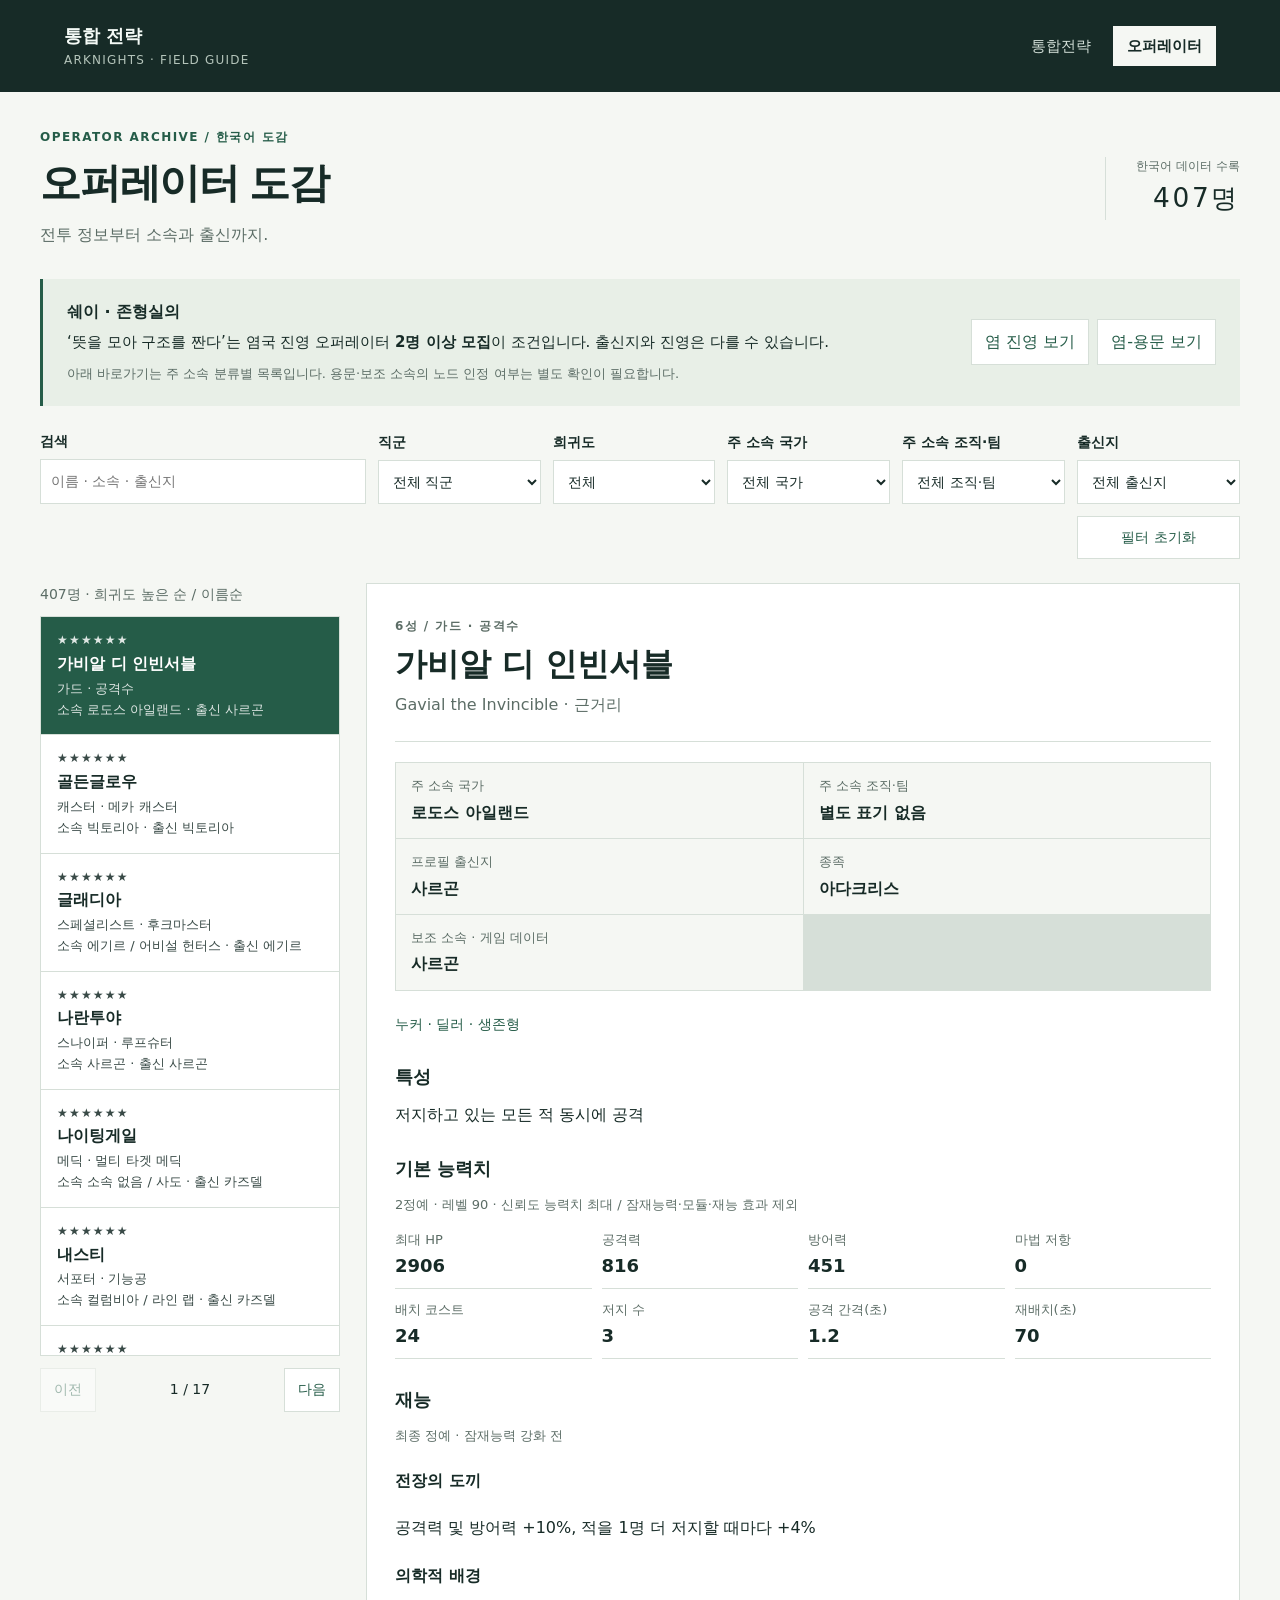
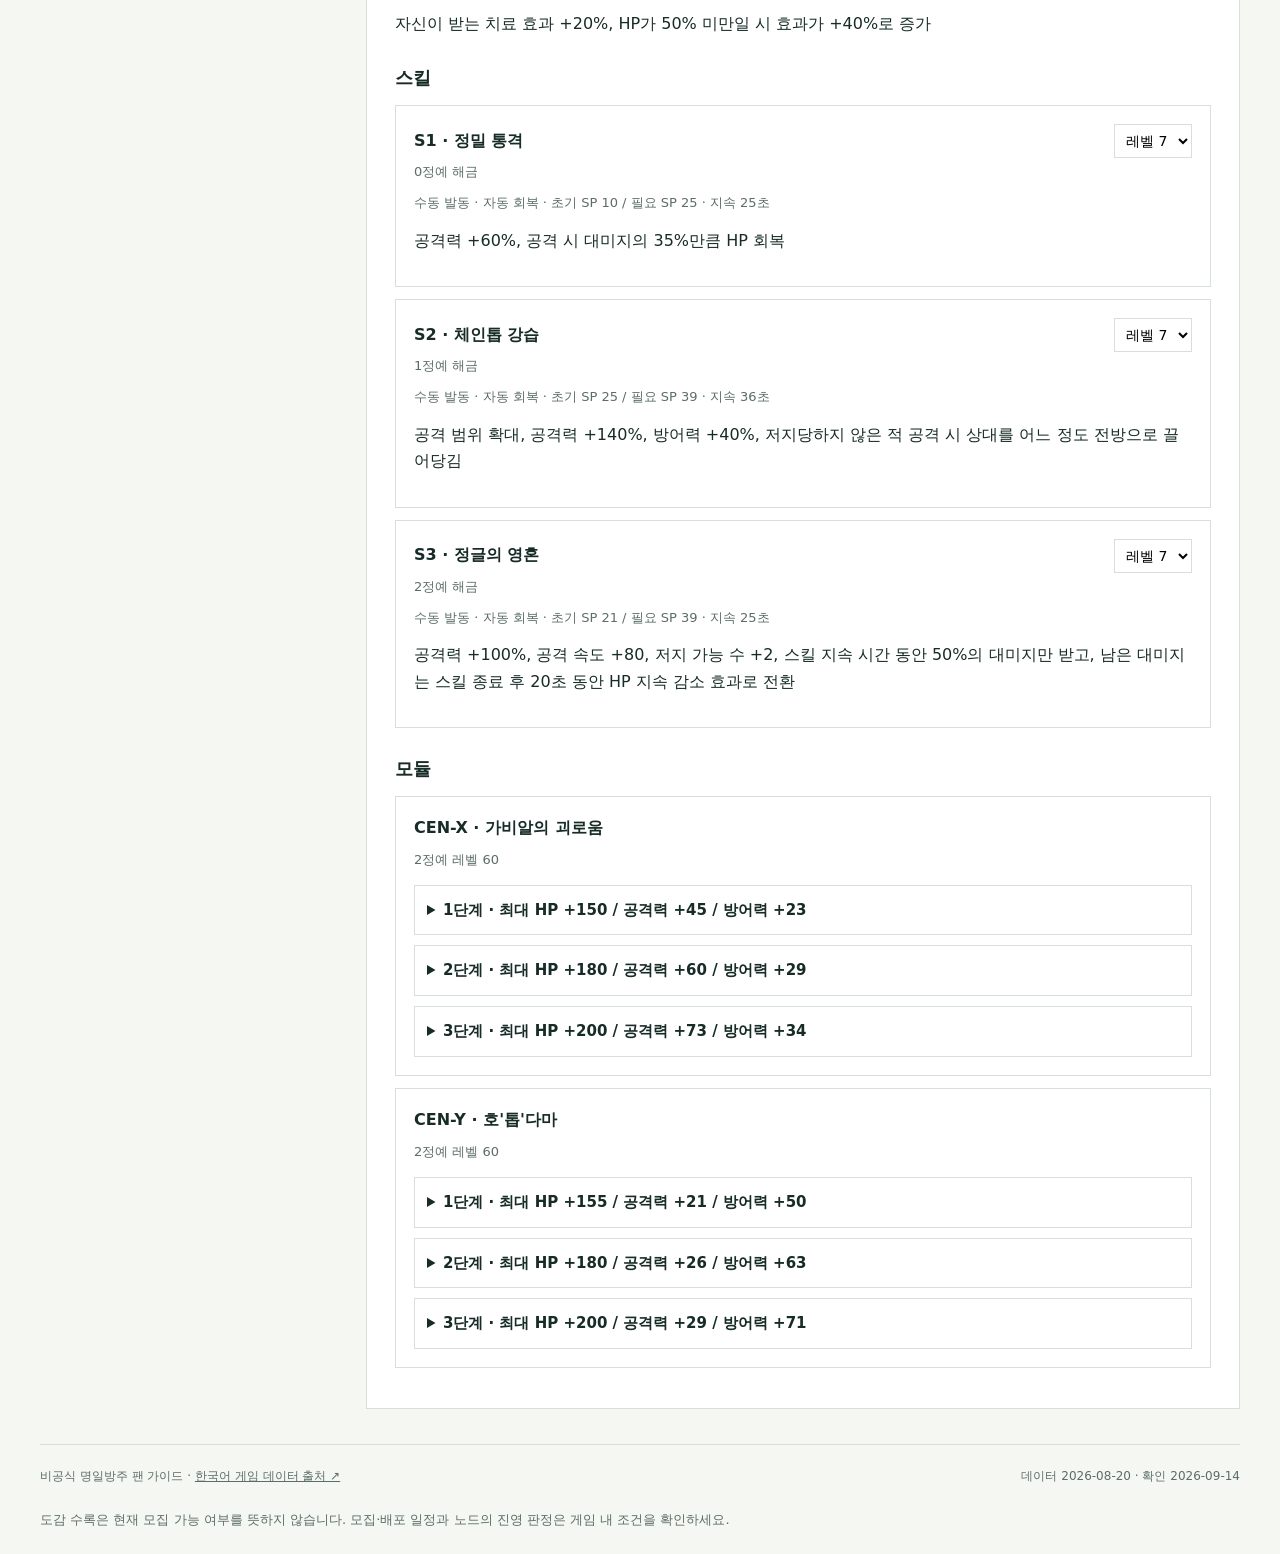
==== operators.html @ 0b52e8df "Add Korean operator archive with factions origins skills and modules" ====
<!doctype html><html lang="ko"><head><meta charset="utf-8"><meta name="viewport" content="width=device-width,initial-scale=1"><title>오퍼레이터 도감 · 통합 전략</title><link rel="icon" href="data:image/svg+xml,%3Csvg xmlns='http://www.w3.org/2000/svg' viewBox='0 0 32 32'%3E%3Crect width='32' height='32' rx='6' fill='%23172b27'/%3E%3Cpath d='M9 8h14v16H9zM13 12h6M13 16h6M13 20h4' fill='none' stroke='%23c4e7d2' stroke-width='2'/%3E%3C/svg%3E"><meta name="description" content="명일방주 한국어 오퍼레이터 도감. 직군, 스킬, 재능, 모듈과 소속·출신지를 찾아보세요."><link rel="stylesheet" href="./style.css?v=20260914-4"><link rel="stylesheet" href="./operators.css?v=1"><script defer src="./operators.js?v=1"></script></head><body>
<a class="skip" href="#operator-detail">오퍼레이터 상세로 이동</a>
<header><a class="brand" href="./"><span>통합 전략<small>ARKNIGHTS · FIELD GUIDE</small></span></a><div class="site-menu" aria-label="사이트 메뉴"><a href="./">통합전략</a><a href="./operators.html" aria-current="page">오퍼레이터</a></div></header>
<main><div class="intro"><div><p class="eyebrow">OPERATOR ARCHIVE / 한국어 도감</p><h1 id="theme-title">오퍼레이터 도감</h1><p class="subtitle">전투 정보부터 소속과 출신까지.</p></div><span class="edition">한국어 데이터 수록<br><b id="total-count">—</b></span></div>
<section class="faction-guide" aria-label="통합전략 조건 찾기"><div><strong>쉐이 · 존형실의</strong><p>‘뜻을 모아 구조를 짠다’는 염국 진영 오퍼레이터 <b>2명 이상 모집</b>이 조건입니다. 출신지와 진영은 다를 수 있습니다.</p><small>아래 바로가기는 주 소속 분류별 목록입니다. 용문·보조 소속의 노드 인정 여부는 별도 확인이 필요합니다.</small></div><div class="quick-filters"><button type="button" id="yan-filter">염 진영 보기</button><button type="button" id="lungmen-filter">염-용문 보기</button></div></section>
<form id="filters" role="search" aria-label="오퍼레이터 찾기"><label class="search-field">검색<input id="op-search" type="search" placeholder="이름 · 소속 · 출신지" autocomplete="off"></label><label>직군<select id="op-prof"><option value="">전체 직군</option></select></label><label>희귀도<select id="op-rarity"><option value="">전체</option><option value="6">6성</option><option value="5">5성</option><option value="4">4성</option><option value="3">3성</option><option value="2">2성</option><option value="1">1성</option></select></label><label>주 소속 국가<select id="op-nation"><option value="">전체 국가</option></select></label><label>주 소속 조직·팀<select id="op-group"><option value="">전체 조직·팀</option></select></label><label>출신지<select id="op-birth"><option value="">전체 출신지</option></select></label><button type="reset" class="filter-reset">필터 초기화</button></form>
<div class="catalog"><section class="operator-index" aria-label="검색 결과"><p id="result-count" role="status" aria-live="polite">도감을 불러오는 중입니다…</p><div id="operator-list"></div><div class="pagination"><button id="previous" type="button">이전</button><span id="page-count"></span><button id="next" type="button">다음</button></div></section><section id="operator-detail" tabindex="-1" aria-label="오퍼레이터 상세"><p>목록에서 오퍼레이터를 선택하세요.</p></section></div>
<footer><span>비공식 명일방주 팬 가이드 · <a href="https://github.com/ArknightsAssets/ArknightsGamedata/tree/master/kr/gamedata/excel" target="_blank" rel="noopener">한국어 게임 데이터 출처 ↗</a></span><span id="data-date">데이터 확인 중</span></footer><p class="data-note">도감 수록은 현재 모집 가능 여부를 뜻하지 않습니다. 모집·배포 일정과 노드의 진영 판정은 게임 내 조건을 확인하세요.</p></main></body></html>
---- style.css ----
:root{color-scheme:light;--ink:#172b27;--muted:#5c6d66;--line:#d6dfd8;--paper:#f5f7f3;--green:#255c48;--mint:#c4e7d2;--orange:#a3451e}*{box-sizing:border-box}body{margin:0;background:var(--paper);color:var(--ink);font-family:system-ui,-apple-system,'Apple SD Gothic Neo','Malgun Gothic',sans-serif;font-size:1rem;line-height:1.65}button,a,input,summary{-webkit-tap-highlight-color:transparent}button,input{font:inherit}button,a,summary,input{touch-action:manipulation}a{color:inherit}button{cursor:pointer}button:focus-visible,a:focus-visible,summary:focus-visible,input:focus-visible{outline:3px solid #ad572c;outline-offset:4px}.skip{position:absolute;top:-100px;background:#fff;padding:12px;z-index:10}.skip:focus{top:0}header{background:#172b27;color:#f4faf6;min-height:92px;padding:20px max(5vw,24px);display:flex;align-items:center;justify-content:space-between;gap:20px}.brand{display:flex;align-items:center;gap:14px;text-decoration:none;font-weight:750;font-size:1.15rem}.seal{border:1px solid #8eaa9a;padding:2px 11px;font-family:serif;font-size:1.7rem;color:var(--mint)}.brand small{display:block;font-size:.75rem;letter-spacing:.1em;font-weight:450;color:#b4c4ba}.server{font-size:.875rem;border:1px solid #52685a;padding:6px 12px;white-space:nowrap}main{max-width:1344px;margin:auto;padding:36px 40px 0}.intro{display:flex;justify-content:space-between;align-items:center;gap:20px;margin-bottom:30px}.eyebrow{font-size:.75rem;letter-spacing:.12em;font-weight:700;color:var(--green);margin:0 0 7px}h1{font-family:inherit;font-size:clamp(1.8rem,3.2vw,2.7rem);font-weight:750;letter-spacing:-.035em;line-height:1.35;margin:0}.subtitle{margin:10px 0 0;color:var(--muted)}.edition{text-align:right;font-size:.75rem;color:var(--muted);border-left:1px solid var(--line);padding-left:30px}.edition b{font-size:1.65rem;font-weight:400;color:var(--ink);letter-spacing:.1em}nav{display:grid;grid-template-columns:repeat(var(--count,5),minmax(0,1fr));gap:9px;margin-bottom:28px}nav button{display:flex;flex-direction:column;align-items:flex-start;border:1px solid var(--line);background:#fff;color:var(--ink);padding:16px 18px;text-align:left;min-height:106px;transition:background .15s}nav button[aria-pressed=true]{background:var(--green);color:white;border-color:var(--green)}nav button:hover{border-color:var(--green)}nav small{font-size:.75rem;letter-spacing:.04em;opacity:.85}nav strong{font-size:1.1rem;margin:3px 0}nav span{font-size:.875rem;opacity:.85}.workspace{display:grid;grid-template-columns:minmax(0,1fr) 302px;gap:30px}#route{background:#fff;border:1px solid var(--line);padding:28px 30px;min-width:0}.route-heading{display:flex;justify-content:space-between;gap:12px;align-items:center;margin-bottom:22px}h2{font-size:1.7rem;line-height:1.4;margin:0}h3{font-size:1rem;margin:0}.boss{font-size:.875rem;background:var(--paper);padding:6px 12px;text-align:center}.overview{display:grid;grid-template-columns:1fr 1fr;border-top:1px solid var(--line);border-bottom:1px solid var(--line);margin-bottom:28px}.overview div{padding:14px 0}.overview div+div{padding-left:20px;border-left:1px solid var(--line)}.overview small{display:block;color:var(--muted);font-size:.875rem;margin-bottom:3px}.overview strong{font-size:.95rem;font-weight:600;display:block;overflow-wrap:anywhere}.list-heading{display:flex;justify-content:space-between;gap:12px;align-items:center}.text-button{font-size:.875rem;background:none;border:0;color:var(--muted);padding:6px 0;text-decoration:underline;text-underline-offset:4px}.storage-note{font-size:.75rem;color:var(--muted);margin:3px 0 18px}ol{list-style:none;margin:0;padding:0}li{position:relative;margin-left:15px;padding:0 0 22px 29px;border-left:1px solid var(--line)}li:last-child{border-left-color:transparent;padding-bottom:8px}.step-number{position:absolute;left:-16px;top:3px;width:31px;height:31px;background:#f0f5ef;color:var(--green);border:1px solid var(--line);display:grid;place-items:center;font-size:.75rem;font-weight:700;border-radius:50%}li label{display:flex;align-items:flex-start;justify-content:space-between;gap:16px;cursor:pointer;min-height:42px}.step-location{font-size:.75rem;letter-spacing:.025em;color:var(--muted)}.step-title{display:block;font-size:1.05rem;font-weight:650;margin:2px 0}.step-copy{display:block;font-size:.9375rem;color:var(--muted);margin-top:3px;word-break:keep-all;overflow-wrap:anywhere}input[type=checkbox]{flex-shrink:0;accent-color:var(--green);width:22px;height:22px;margin:12px 0 0;cursor:pointer}li.done .step-number{background:var(--green);color:#fff;border-color:var(--green)}li.done .step-title{color:#6d7d74}.completion{border-top:1px solid var(--line);margin-top:18px;padding-top:16px;display:flex;align-items:center;justify-content:space-between;gap:16px;font-size:.875rem;color:var(--green)}progress{width:130px;height:6px;accent-color:var(--green);border:0;background:var(--paper)}progress::-webkit-progress-bar{background:var(--paper)}progress::-webkit-progress-value{background:var(--green)}aside{display:flex;flex-direction:column;gap:18px}aside section,details{padding:22px}aside p{font-size:.9375rem;margin:12px 0 0;word-break:keep-all;overflow-wrap:anywhere}.note-panel{background:#e8efe7;border-top:3px solid var(--green)}.note-panel .warning{border-top:1px solid #c9d7ca;padding-top:12px}.note-panel .warning:first-child{border-top:0;padding-top:0}.branch-panel{background:#fff;border:1px solid var(--line)}details{border:1px solid var(--line);background:#fff;font-size:.9375rem}summary{cursor:pointer;font-weight:600;min-height:24px}.source-panel{padding:2px 0 12px}.source-panel h3{font-size:.875rem}.source-panel p{font-size:.75rem;color:var(--muted)}.source-panel a{display:block;font-size:.875rem;color:var(--green);margin-top:8px;text-underline-offset:4px}footer{display:flex;justify-content:space-between;gap:20px;font-size:.75rem;color:var(--muted);border-top:1px solid var(--line);padding:22px 0;margin-top:35px}@media(max-width:1000px){main{padding:28px 24px 0}.workspace{grid-template-columns:minmax(0,1fr) 250px;gap:20px}#route{padding:24px 20px}nav button{padding:12px}nav span{font-size:.75rem}}@media(max-width:760px){header{padding:16px 20px;min-height:80px}.brand small{font-size:.75rem;letter-spacing:0}.server{font-size:.75rem;padding:4px 8px}.brand{font-size:1rem;gap:10px}.seal{padding:0 9px}.intro{margin-bottom:22px}.edition{display:none}main{padding:24px 18px 0}nav{grid-template-columns:repeat(2,minmax(0,1fr));gap:8px}nav button{min-height:90px}nav button:last-child:nth-child(odd){grid-column:span 2}nav strong{font-size:1rem}.workspace{display:block}aside{margin-top:22px;gap:14px}#route{padding:22px 18px}.route-heading{align-items:flex-start}.boss{max-width:130px}h2{font-size:1.5rem}.overview{grid-template-columns:1fr}.overview div+div{border-left:0;border-top:1px solid var(--line);padding-left:0}.step-title{font-size:1rem}li{padding-left:24px}.completion{flex-wrap:wrap}footer{flex-direction:column;gap:5px}.source-panel{padding:10px 5px}.subtitle{font-size:.9375rem}}@media(prefers-reduced-motion:reduce){*{transition:none!important}}

#themes{margin-bottom:28px;gap:0;border:1px solid var(--line)}#themes button{min-height:64px;padding:10px 16px;border:0;border-right:1px solid var(--line)}#themes button:last-child{border-right:0}#themes strong{font-size:1rem}#themes small{font-size:.75rem}body[data-theme=sarkaz]{--green:#614078;--mint:#dfcbea}body[data-theme=sami]{--green:#285d83;--mint:#c9e4f5}body[data-theme=mizuki]{--green:#166775;--mint:#bce6e9}body[data-theme=phantom]{--green:#8c3546;--mint:#efc3cc}@media(max-width:760px){#themes{grid-template-columns:repeat(5,minmax(0,1fr))}#themes button{padding:8px 3px;min-height:60px;align-items:center}#themes button:last-child:nth-child(odd){grid-column:auto}#themes strong{font-size:.875rem}#themes small{font-size:.75rem}.server{white-space:normal}.brand small{font-size:.65rem}}

.brand-icon{width:38px;height:38px;flex-shrink:0;color:var(--mint)}

#theme-title{font-family:"Apple SD Gothic Neo","Malgun Gothic","Noto Sans KR",Arial,sans-serif;font-weight:700;letter-spacing:-.03em;line-height:1.4}
---- operators.css ----
.site-menu{display:flex;gap:8px;flex-shrink:0}.site-menu a{font-size:.9375rem;text-decoration:none;padding:8px 14px;color:#d1ddd6}.site-menu a[aria-current=page]{background:#f5f7f3;color:#172b27;font-weight:700}.faction-guide{display:flex;justify-content:space-between;gap:24px;align-items:center;padding:20px 24px;border-left:3px solid var(--green);background:#e8efe7;margin-bottom:24px}.faction-guide p{margin:5px 0;font-size:.9375rem}.faction-guide small{color:var(--muted);font-size:.8125rem}.quick-filters{display:flex;gap:8px;flex-shrink:0}.quick-filters button,.filter-reset,.pagination button{border:1px solid var(--line);background:white;padding:9px 13px;color:var(--green)}#filters{display:grid;grid-template-columns:2fr repeat(5,1fr);gap:12px;align-items:end;margin-bottom:24px}#filters label{font-size:.875rem;font-weight:600;min-width:0}#filters input,#filters select{display:block;width:100%;font:inherit;font-weight:400;border:1px solid var(--line);background:#fff;color:var(--ink);padding:10px;margin-top:6px;min-height:44px;border-radius:0}.filter-reset{grid-column:6;font-size:.875rem}.catalog{display:grid;grid-template-columns:300px minmax(0,1fr);gap:26px;align-items:start}#result-count{margin:0 0 10px;font-size:.875rem;color:var(--muted)}#operator-list{max-height:740px;overflow:auto;border:1px solid var(--line);background:white}.operator-row{display:block;width:100%;border:0;border-bottom:1px solid var(--line);background:white;padding:14px 16px;text-align:left;color:var(--ink)}.operator-row[aria-pressed=true]{background:var(--green);color:#fff}.operator-row strong{font-size:1rem;display:block}.operator-row span{font-size:.8125rem;display:block;opacity:.85}.operator-row .row-star{font-size:.75rem;letter-spacing:.1em}.pagination{display:flex;gap:12px;align-items:center;justify-content:space-between;margin-top:12px;font-size:.875rem}.pagination button:disabled{opacity:.4;cursor:default}#operator-detail{background:#fff;border:1px solid var(--line);padding:28px;min-width:0;scroll-margin-top:15px}.op-heading{border-bottom:1px solid var(--line);padding-bottom:18px;margin-bottom:20px}.op-heading h2{font-size:2rem}.op-heading p{margin:5px 0;color:var(--muted)}.op-facts{display:grid;grid-template-columns:repeat(2,minmax(0,1fr));margin:0 0 22px;gap:1px;background:var(--line);border:1px solid var(--line)}.op-facts div{padding:12px 15px;background:var(--paper)}.op-facts dt{font-size:.8125rem;color:var(--muted)}.op-facts dd{margin:3px 0 0;font-weight:600;overflow-wrap:anywhere}.op-section{margin-top:26px}.op-section h3{font-size:1.125rem;margin-bottom:10px}.op-section p{white-space:pre-line;overflow-wrap:anywhere;margin:8px 0 14px}.stat-grid{display:grid;grid-template-columns:repeat(4,minmax(0,1fr));gap:10px}.stat-grid div{border-bottom:1px solid var(--line);padding-bottom:8px}.stat-grid small{display:block;color:var(--muted);font-size:.8125rem}.stat-grid b{font-size:1.125rem}.stat-note,.data-note{font-size:.8125rem;color:var(--muted)}.skill-card,.module-card{padding:18px;border:1px solid var(--line);margin:12px 0}.skill-card h4,.module-card h4{margin:0;font-size:1rem}.skill-top{display:flex;align-items:center;justify-content:space-between;gap:10px}.skill-top select{font:inherit;font-size:.875rem;padding:7px;border:1px solid var(--line);background:#fff}.skill-meta{font-size:.8125rem;color:var(--muted)}.module-card details{padding:12px;margin-top:10px}.module-card summary{font-size:.9375rem}.empty-result{padding:22px;color:var(--muted)}.data-note{margin:0 0 24px}.op-tags{font-size:.875rem;color:var(--green)}@media(max-width:1050px){#filters{grid-template-columns:repeat(3,minmax(0,1fr))}.filter-reset{grid-column:3}.catalog{grid-template-columns:250px minmax(0,1fr)}.faction-guide{align-items:flex-start;flex-direction:column;gap:12px}}@media(max-width:760px){header{gap:10px;flex-wrap:wrap}.site-menu a{padding:7px 9px;font-size:.875rem}.brand small{display:none}.catalog{grid-template-columns:1fr}#operator-list{max-height:300px}#filters{grid-template-columns:repeat(2,minmax(0,1fr))}.search-field{grid-column:span 2}.filter-reset{grid-column:auto}.faction-guide{padding:16px}.op-facts{grid-template-columns:1fr}#operator-detail{padding:20px}.stat-grid{grid-template-columns:repeat(2,minmax(0,1fr))}.skill-top{align-items:flex-start}.op-heading h2{font-size:1.65rem}.quick-filters{flex-wrap:wrap}}
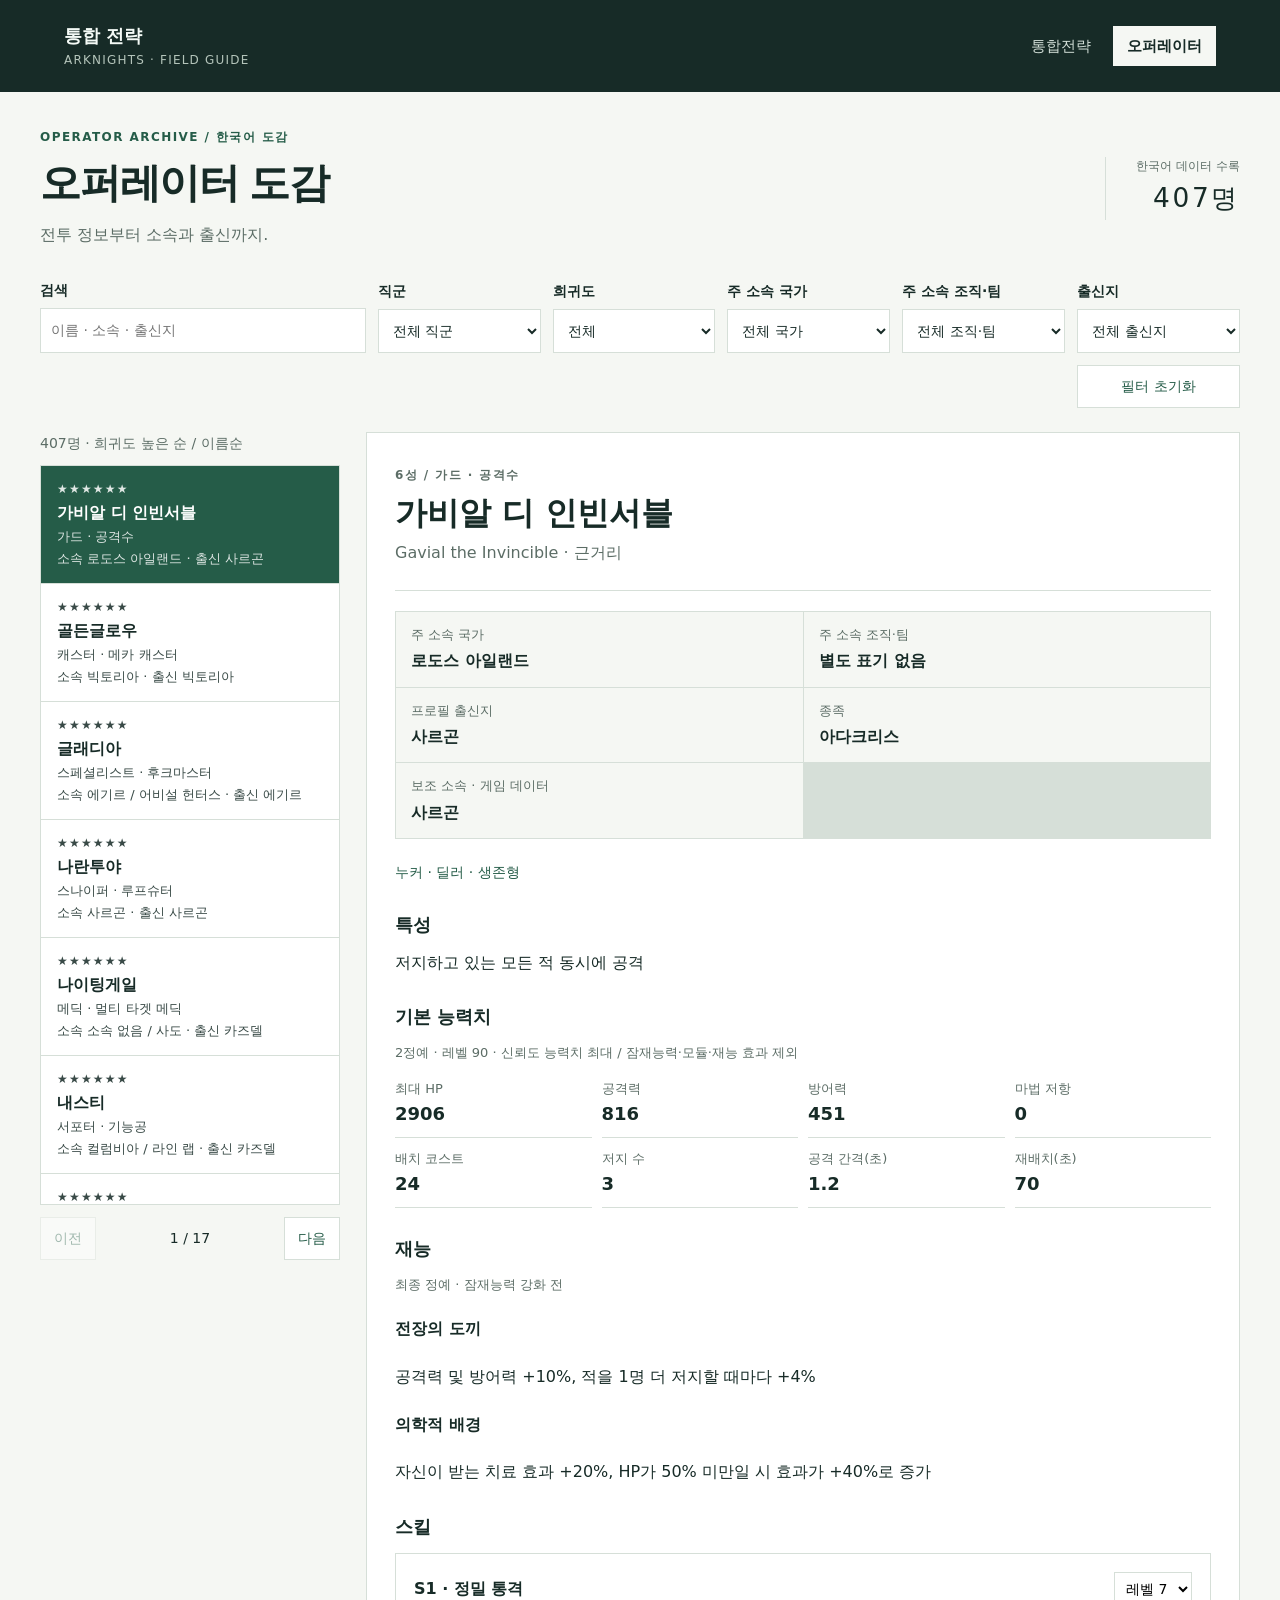
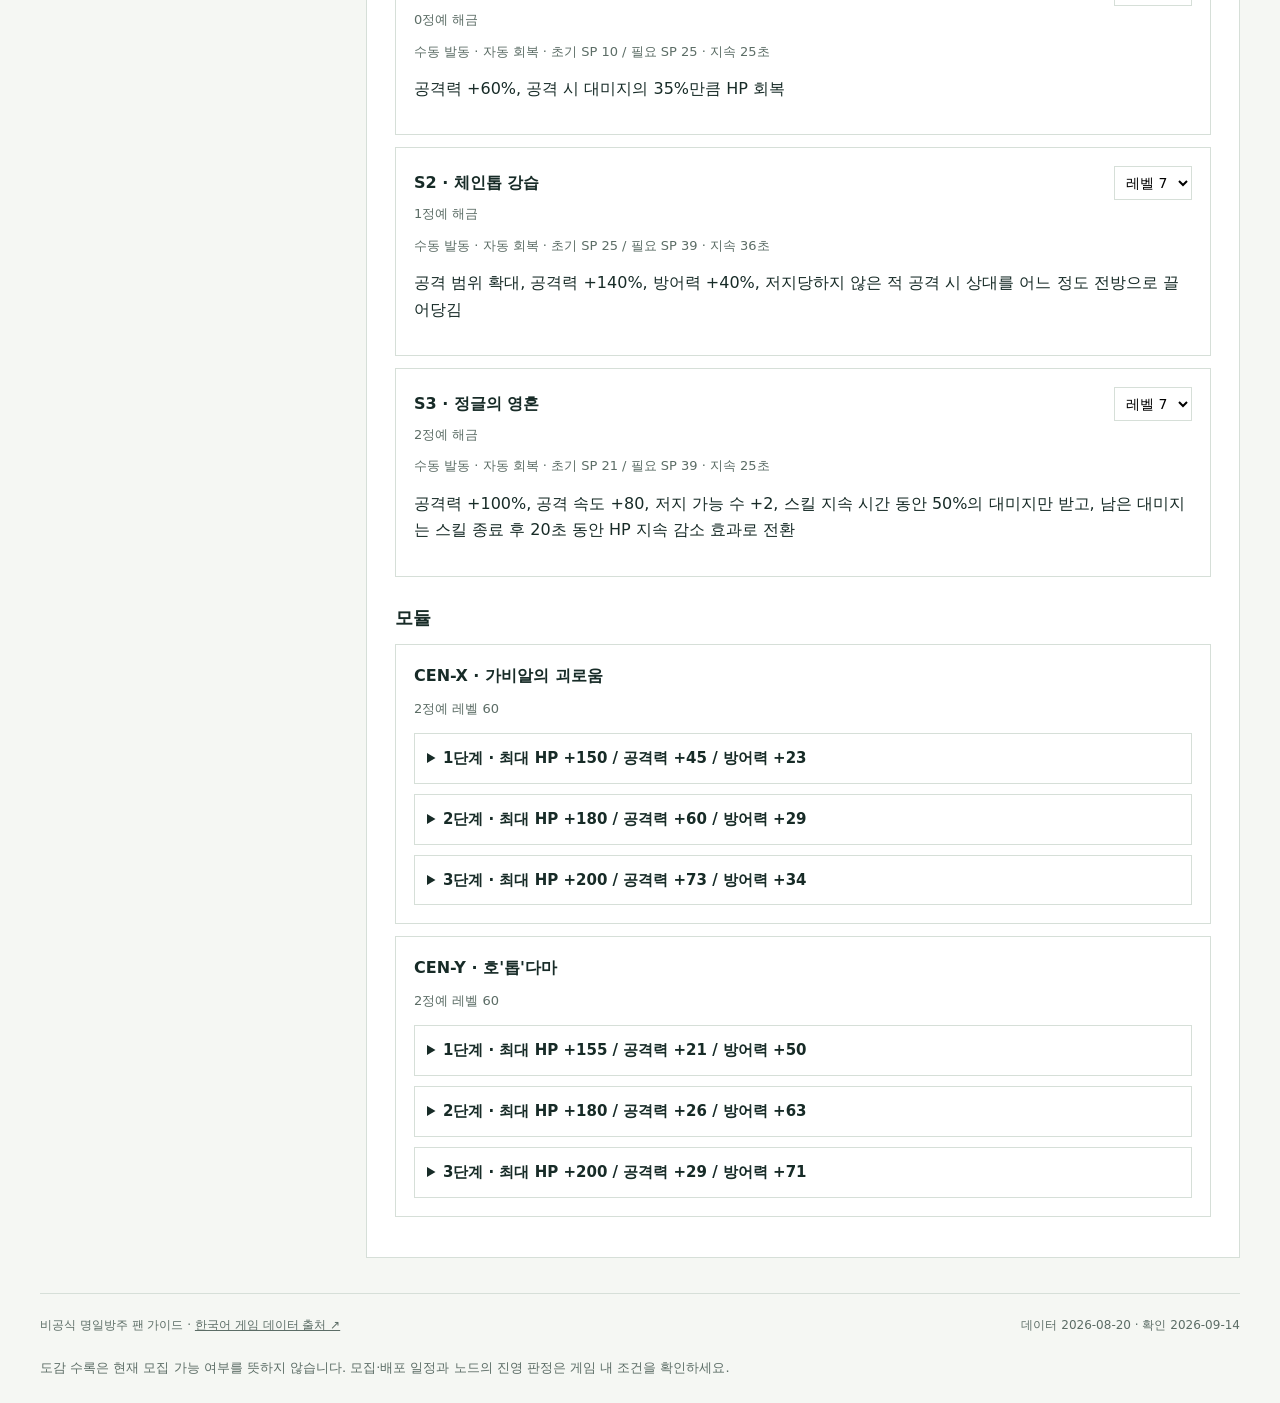
==== commit 9141e071: "Remove Sui encounter callout from operator archive" ====
--- a/operators.html
+++ b/operators.html
@@ -1,8 +1,7 @@
-<!doctype html><html lang="ko"><head><meta charset="utf-8"><meta name="viewport" content="width=device-width,initial-scale=1"><title>오퍼레이터 도감 · 통합 전략</title><link rel="icon" href="data:image/svg+xml,%3Csvg xmlns='http://www.w3.org/2000/svg' viewBox='0 0 32 32'%3E%3Crect width='32' height='32' rx='6' fill='%23172b27'/%3E%3Cpath d='M9 8h14v16H9zM13 12h6M13 16h6M13 20h4' fill='none' stroke='%23c4e7d2' stroke-width='2'/%3E%3C/svg%3E"><meta name="description" content="명일방주 한국어 오퍼레이터 도감. 직군, 스킬, 재능, 모듈과 소속·출신지를 찾아보세요."><link rel="stylesheet" href="./style.css?v=20260914-4"><link rel="stylesheet" href="./operators.css?v=1"><script defer src="./operators.js?v=1"></script></head><body>
+<!doctype html><html lang="ko"><head><meta charset="utf-8"><meta name="viewport" content="width=device-width,initial-scale=1"><title>오퍼레이터 도감 · 통합 전략</title><link rel="icon" href="data:image/svg+xml,%3Csvg xmlns='http://www.w3.org/2000/svg' viewBox='0 0 32 32'%3E%3Crect width='32' height='32' rx='6' fill='%23172b27'/%3E%3Cpath d='M9 8h14v16H9zM13 12h6M13 16h6M13 20h4' fill='none' stroke='%23c4e7d2' stroke-width='2'/%3E%3C/svg%3E"><meta name="description" content="명일방주 한국어 오퍼레이터 도감. 직군, 스킬, 재능, 모듈과 소속·출신지를 찾아보세요."><link rel="stylesheet" href="./style.css?v=20260914-4"><link rel="stylesheet" href="./operators.css?v=1"><script defer src="./operators.js?v=2"></script></head><body>
 <a class="skip" href="#operator-detail">오퍼레이터 상세로 이동</a>
 <header><a class="brand" href="./"><span>통합 전략<small>ARKNIGHTS · FIELD GUIDE</small></span></a><div class="site-menu" aria-label="사이트 메뉴"><a href="./">통합전략</a><a href="./operators.html" aria-current="page">오퍼레이터</a></div></header>
 <main><div class="intro"><div><p class="eyebrow">OPERATOR ARCHIVE / 한국어 도감</p><h1 id="theme-title">오퍼레이터 도감</h1><p class="subtitle">전투 정보부터 소속과 출신까지.</p></div><span class="edition">한국어 데이터 수록<br><b id="total-count">—</b></span></div>
-<section class="faction-guide" aria-label="통합전략 조건 찾기"><div><strong>쉐이 · 존형실의</strong><p>‘뜻을 모아 구조를 짠다’는 염국 진영 오퍼레이터 <b>2명 이상 모집</b>이 조건입니다. 출신지와 진영은 다를 수 있습니다.</p><small>아래 바로가기는 주 소속 분류별 목록입니다. 용문·보조 소속의 노드 인정 여부는 별도 확인이 필요합니다.</small></div><div class="quick-filters"><button type="button" id="yan-filter">염 진영 보기</button><button type="button" id="lungmen-filter">염-용문 보기</button></div></section>
 <form id="filters" role="search" aria-label="오퍼레이터 찾기"><label class="search-field">검색<input id="op-search" type="search" placeholder="이름 · 소속 · 출신지" autocomplete="off"></label><label>직군<select id="op-prof"><option value="">전체 직군</option></select></label><label>희귀도<select id="op-rarity"><option value="">전체</option><option value="6">6성</option><option value="5">5성</option><option value="4">4성</option><option value="3">3성</option><option value="2">2성</option><option value="1">1성</option></select></label><label>주 소속 국가<select id="op-nation"><option value="">전체 국가</option></select></label><label>주 소속 조직·팀<select id="op-group"><option value="">전체 조직·팀</option></select></label><label>출신지<select id="op-birth"><option value="">전체 출신지</option></select></label><button type="reset" class="filter-reset">필터 초기화</button></form>
 <div class="catalog"><section class="operator-index" aria-label="검색 결과"><p id="result-count" role="status" aria-live="polite">도감을 불러오는 중입니다…</p><div id="operator-list"></div><div class="pagination"><button id="previous" type="button">이전</button><span id="page-count"></span><button id="next" type="button">다음</button></div></section><section id="operator-detail" tabindex="-1" aria-label="오퍼레이터 상세"><p>목록에서 오퍼레이터를 선택하세요.</p></section></div>
 <footer><span>비공식 명일방주 팬 가이드 · <a href="https://github.com/ArknightsAssets/ArknightsGamedata/tree/master/kr/gamedata/excel" target="_blank" rel="noopener">한국어 게임 데이터 출처 ↗</a></span><span id="data-date">데이터 확인 중</span></footer><p class="data-note">도감 수록은 현재 모집 가능 여부를 뜻하지 않습니다. 모집·배포 일정과 노드의 진영 판정은 게임 내 조건을 확인하세요.</p></main></body></html>
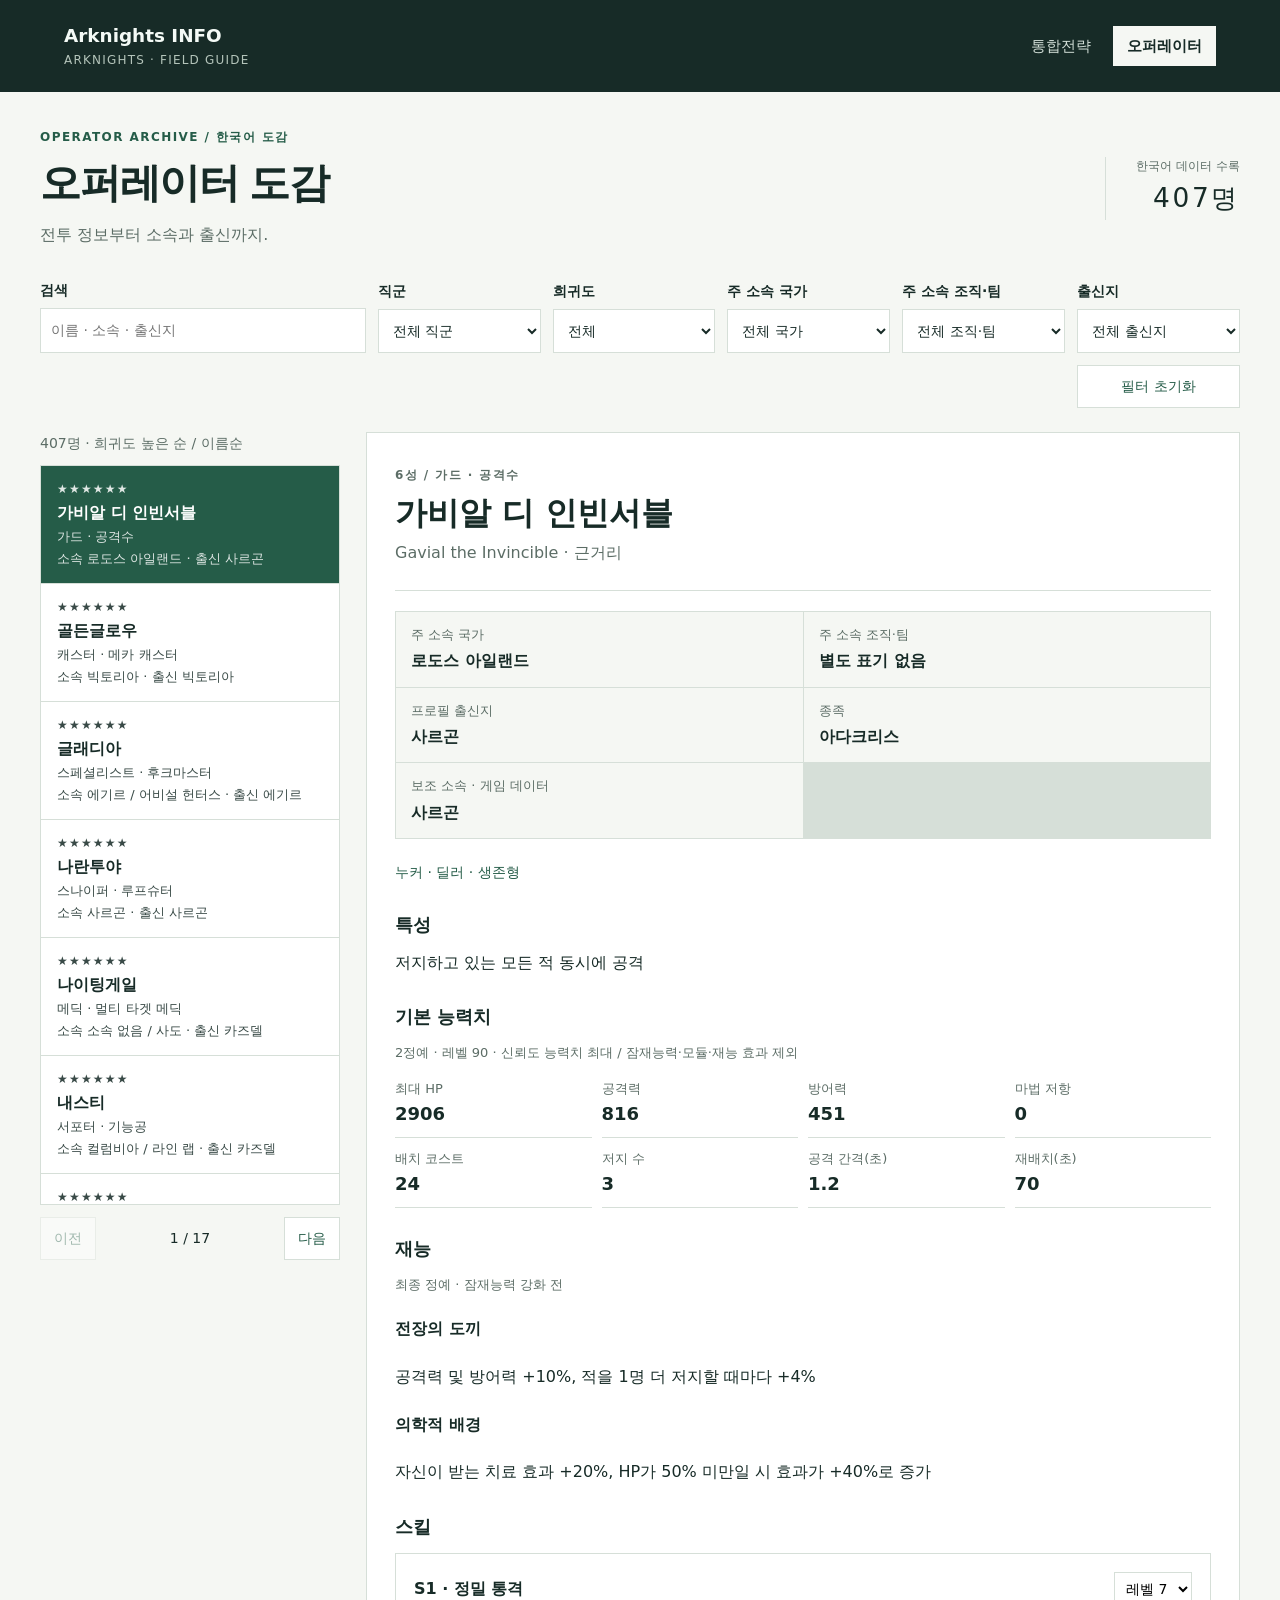
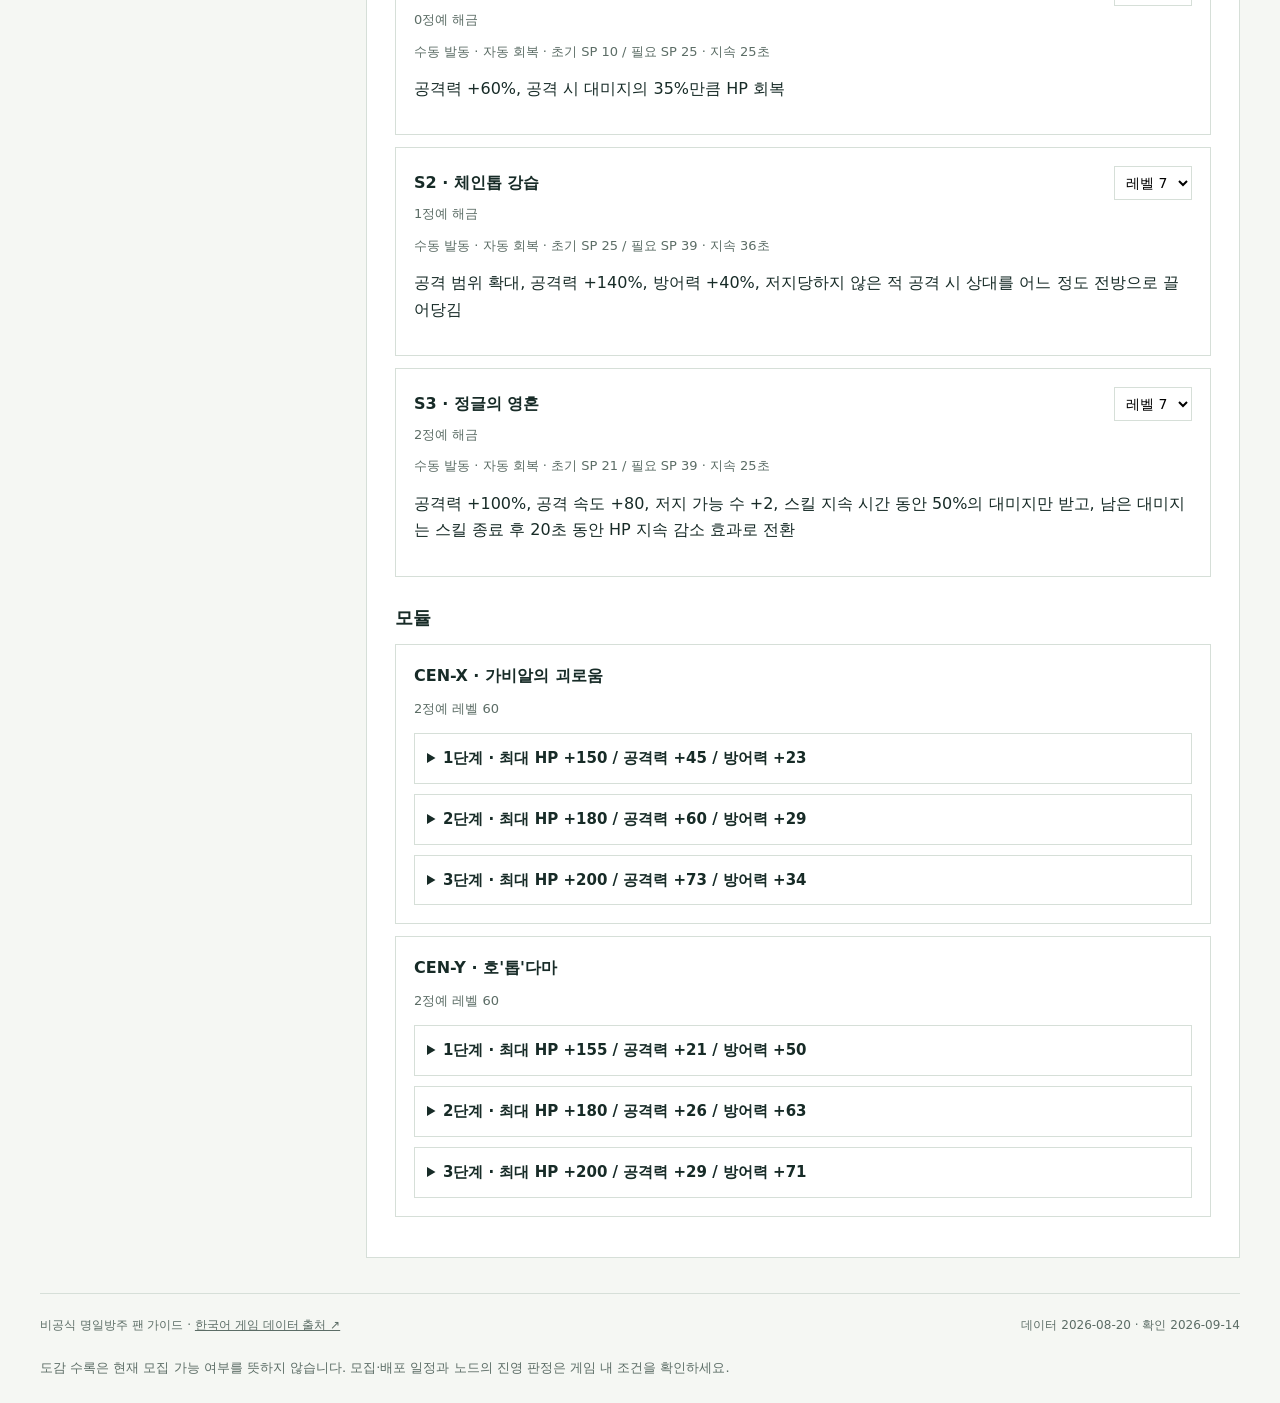
==== commit 33fe7a0f: "Rename header brand to Arknights INFO" ====
--- a/operators.html
+++ b/operators.html
@@ -1,6 +1,6 @@
 <!doctype html><html lang="ko"><head><meta charset="utf-8"><meta name="viewport" content="width=device-width,initial-scale=1"><title>오퍼레이터 도감 · 통합 전략</title><link rel="icon" href="data:image/svg+xml,%3Csvg xmlns='http://www.w3.org/2000/svg' viewBox='0 0 32 32'%3E%3Crect width='32' height='32' rx='6' fill='%23172b27'/%3E%3Cpath d='M9 8h14v16H9zM13 12h6M13 16h6M13 20h4' fill='none' stroke='%23c4e7d2' stroke-width='2'/%3E%3C/svg%3E"><meta name="description" content="명일방주 한국어 오퍼레이터 도감. 직군, 스킬, 재능, 모듈과 소속·출신지를 찾아보세요."><link rel="stylesheet" href="./style.css?v=20260914-4"><link rel="stylesheet" href="./operators.css?v=1"><script defer src="./operators.js?v=2"></script></head><body>
 <a class="skip" href="#operator-detail">오퍼레이터 상세로 이동</a>
-<header><a class="brand" href="./"><span>통합 전략<small>ARKNIGHTS · FIELD GUIDE</small></span></a><div class="site-menu" aria-label="사이트 메뉴"><a href="./">통합전략</a><a href="./operators.html" aria-current="page">오퍼레이터</a></div></header>
+<header><a class="brand" href="./"><span>Arknights INFO<small>ARKNIGHTS · FIELD GUIDE</small></span></a><div class="site-menu" aria-label="사이트 메뉴"><a href="./">통합전략</a><a href="./operators.html" aria-current="page">오퍼레이터</a></div></header>
 <main><div class="intro"><div><p class="eyebrow">OPERATOR ARCHIVE / 한국어 도감</p><h1 id="theme-title">오퍼레이터 도감</h1><p class="subtitle">전투 정보부터 소속과 출신까지.</p></div><span class="edition">한국어 데이터 수록<br><b id="total-count">—</b></span></div>
 <form id="filters" role="search" aria-label="오퍼레이터 찾기"><label class="search-field">검색<input id="op-search" type="search" placeholder="이름 · 소속 · 출신지" autocomplete="off"></label><label>직군<select id="op-prof"><option value="">전체 직군</option></select></label><label>희귀도<select id="op-rarity"><option value="">전체</option><option value="6">6성</option><option value="5">5성</option><option value="4">4성</option><option value="3">3성</option><option value="2">2성</option><option value="1">1성</option></select></label><label>주 소속 국가<select id="op-nation"><option value="">전체 국가</option></select></label><label>주 소속 조직·팀<select id="op-group"><option value="">전체 조직·팀</option></select></label><label>출신지<select id="op-birth"><option value="">전체 출신지</option></select></label><button type="reset" class="filter-reset">필터 초기화</button></form>
 <div class="catalog"><section class="operator-index" aria-label="검색 결과"><p id="result-count" role="status" aria-live="polite">도감을 불러오는 중입니다…</p><div id="operator-list"></div><div class="pagination"><button id="previous" type="button">이전</button><span id="page-count"></span><button id="next" type="button">다음</button></div></section><section id="operator-detail" tabindex="-1" aria-label="오퍼레이터 상세"><p>목록에서 오퍼레이터를 선택하세요.</p></section></div>
